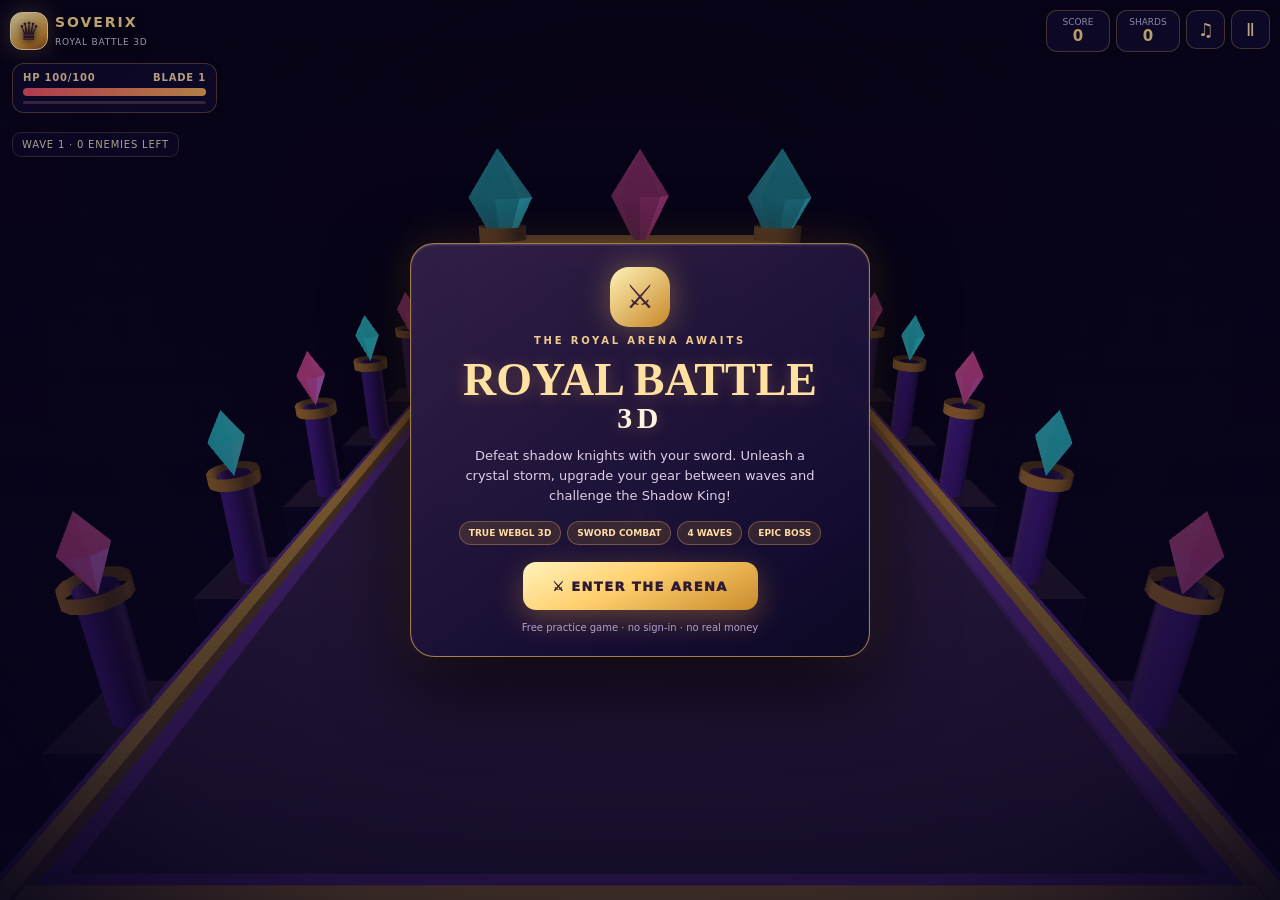
==== demos/royal-battle-3d/index.html @ 8a5a7c1d "Add independent Royal Battle 3D playable prototype with sword, special, boss and mobile controls" ====
<!doctype html>
<html lang="en"><head><meta charset="UTF-8"><meta name="viewport" content="width=device-width,initial-scale=1,viewport-fit=cover,user-scalable=no"><meta name="theme-color" content="#0a0820"><title>SOVERIX | Royal Battle 3D</title>
<style>
:root{--gold:#ffda87;--amber:#ffb83c;--ink:#0b0920;--glass:#120c30de;--stroke:#b9915470;--txt:#fff0d8;--muted:#c5b8db}*{box-sizing:border-box}html,body{width:100%;height:100%;margin:0;overflow:hidden;color:var(--txt);background:#08051c;font-family:system-ui,-apple-system,sans-serif;touch-action:none;user-select:none;-webkit-user-select:none}button,input{font:inherit}button{cursor:pointer;-webkit-tap-highlight-color:transparent}button:focus-visible{outline:2px solid #fff0b4}#scene{position:absolute;inset:0;width:100%;height:100%;display:block}#shade{pointer-events:none;position:absolute;inset:0;background:radial-gradient(ellipse at 50% 36%,transparent 28%,#08041d52 76%,#050214dd 100%)}
#hud{position:absolute;z-index:3;top:max(10px,env(safe-area-inset-top));left:10px;right:10px;display:flex;gap:10px;justify-content:space-between;pointer-events:none}.brand{display:flex;gap:7px;align-items:center;text-shadow:0 2px 9px #000}.badgeLogo{display:grid;place-items:center;background:linear-gradient(150deg,#fff4ba,#d8942c 72%,#8c4917);color:#34152e;border-radius:12px;width:38px;height:38px;border:1px solid #fff5ba;font-size:25px;box-shadow:0 0 25px #ffcc6944}.brand b{display:block;font-size:14px;letter-spacing:.14em;color:#ffdf91}.brand small{font-size:9px;letter-spacing:.09em;color:#e0cde3}.hudright{display:flex;gap:6px;align-items:flex-start}.pill{min-width:64px;background:var(--glass);border:1px solid var(--stroke);border-radius:11px;padding:6px 8px;text-align:center;backdrop-filter:blur(9px)}.pill small{display:block;font-size:9px;color:var(--muted)}.pill b{display:block;font-size:15px;color:var(--gold)}.icon{pointer-events:auto;width:39px;height:39px;border-radius:10px;border:1px solid var(--stroke);color:#ffe0a3;background:var(--glass);font-size:18px}
#health{position:absolute;top:63px;left:12px;z-index:3;width:min(205px,57vw);border:1px solid var(--stroke);background:#110b2edb;padding:8px 10px;border-radius:12px;pointer-events:none}#health label{display:flex;justify-content:space-between;font-weight:900;font-size:10px;letter-spacing:.08em;color:#ffdfab}.track{height:8px;border-radius:8px;background:#4f3251;overflow:hidden;margin-top:5px}.fill{height:100%;width:100%;background:linear-gradient(90deg,#fe5466,#ffb757);transition:width .15s}#xpfill{background:linear-gradient(90deg,#4fffd4,#f9cd5c)}
#waveInfo{position:absolute;z-index:3;top:132px;left:12px;border:1px solid #97734d66;background:#130a31a9;border-radius:9px;padding:6px 9px;font-size:10px;letter-spacing:.08em;color:#fff2cb;pointer-events:none}#bossHud{position:absolute;z-index:3;top:92px;left:50%;transform:translateX(-50%);width:min(310px,80vw);background:#3c0b2bdb;border:1px solid #ff7f87;border-radius:11px;padding:8px;text-align:center;font-size:10px;letter-spacing:.1em;color:#fff0d5;font-weight:900}#bossHud[hidden]{display:none}#bossFill{background:linear-gradient(90deg,#dd1a55,#f7bd44)}
#toast{position:absolute;top:33%;left:50%;transform:translate(-50%,-8px);z-index:7;font-weight:1000;letter-spacing:.09em;white-space:nowrap;text-shadow:0 2px 20px #ffb848,0 5px 14px #000;font-size:clamp(18px,4vw,25px);opacity:0;pointer-events:none;transition:opacity .16s,transform .16s}#toast.on{opacity:1;transform:translate(-50%,-16px)}
#controls{position:absolute;z-index:5;left:0;right:0;bottom:max(16px,env(safe-area-inset-bottom));padding:0 clamp(11px,3vw,42px);display:none;justify-content:space-between;align-items:flex-end;pointer-events:none;gap:10px}.pad{width:168px;height:142px;display:grid;grid-template-columns:repeat(3,1fr);grid-template-rows:repeat(3,1fr);gap:5px;pointer-events:none}.pad button{pointer-events:auto;border:1px solid #e6b86980;border-radius:12px;background:#231b46dd;color:#ffe7ae;font-weight:1000;font-size:21px;box-shadow:0 6px 16px #0007;touch-action:none}.pad button:active,.action button:active{transform:scale(.92);background:#57406c}.pad .up{grid-area:1/2}.pad .left{grid-area:2/1}.pad .down{grid-area:2/2}.pad .right{grid-area:2/3}.actions{display:flex;align-items:flex-end;gap:8px;pointer-events:auto}.actions button{border:2px solid #ffe4a9;color:#3d1d37;background:linear-gradient(150deg,#fff3c7,#ffb640 67%,#cc822c);border-radius:50%;width:76px;height:76px;font-size:12px;font-weight:1000;box-shadow:0 0 21px #ffb64644,0 7px 17px #0008}.actions .small{width:62px;height:62px;font-size:10px;background:linear-gradient(150deg,#c3fffb,#64c6e7 70%,#467aab);border-color:#d3ffff}.actions .special{width:84px;height:84px;background:linear-gradient(145deg,#edcdff,#aa78f3 67%,#5c3ea6);border-color:#ead2ff;color:#210d4c}.actions button:disabled{opacity:.5;filter:grayscale(.7)}
.panelshade{position:absolute;inset:0;z-index:6;display:flex;align-items:center;justify-content:center;background:linear-gradient(180deg,#07051b44,#09051ebb);padding:12px}.panelshade.hide{visibility:hidden;opacity:0;pointer-events:none}.panel{width:min(460px,96vw);max-height:94dvh;overflow-y:auto;background:linear-gradient(145deg,#322047f7,#150d32f4 75%,#0c0923f6);border:1px solid #e6b360a6;box-shadow:0 25px 80px #000c,0 0 40px #f0ad422a,inset 0 1px 2px #fff3;border-radius:24px;text-align:center;padding:23px 21px;backdrop-filter:blur(9px)}.crown{width:60px;height:60px;border-radius:19px;background:linear-gradient(140deg,#fff2b6,#c78727);color:#432239;display:grid;place-items:center;margin:0 auto 8px;box-shadow:0 0 30px #e7b44d66;font-size:33px}.eyebrow{font-size:10px;color:#efc98d;font-weight:900;letter-spacing:.28em;margin:8px 0}.panel h1{font-family:Georgia,serif;font-size:clamp(31px,6vw,46px);line-height:1.03;color:#ffe2a1;margin:10px 0 12px;text-shadow:0 2px 15px #df9e5155}.panel h1 em{font-style:normal;color:#fff4e0;font-size:.65em;display:block;letter-spacing:.15em}.panel p{line-height:1.55;font-size:13px;color:#dfcee6;margin:8px auto 15px;max-width:350px}.tags{display:flex;flex-wrap:wrap;justify-content:center;gap:6px;margin:12px auto 17px}.tags span{font-size:9px;font-weight:900;color:#ffdda3;padding:6px 9px;border:1px solid #a87d5988;border-radius:50px;background:#b5842630}.cta{min-height:48px;min-width:min(235px,100%);padding:11px 20px;color:#2d1934;border:0;border-radius:13px;background:linear-gradient(155deg,#fff3bb,#ffce6c 45%,#c88a2c);font-size:13px;font-weight:1000;letter-spacing:.11em;box-shadow:0 9px 30px #ffb04050}.subtitle{color:#b49ecb;font-size:10px;margin-top:12px}.stats{display:flex;gap:9px;justify-content:center;margin:14px 0}.stats div{border:1px solid #a88866;background:#160e30;border-radius:10px;padding:11px;min-width:100px}.stats small{display:block;color:#c8b6d9;font-size:9px}.stats b{color:#ffe2a3;font-size:21px}#upChoices{display:grid;gap:8px;margin:12px 0}.upgrade{border:1px solid #bb925e;background:#2d1d44;border-radius:13px;color:#ffe4b1;text-align:left;padding:13px 15px;font-weight:900}.upgrade small{color:#d1bfdc;display:block;font-size:11px;margin-top:4px;font-weight:500}
@media(max-width:600px){.brand b{font-size:11px}.brand small{font-size:7px}.badgeLogo{width:31px;height:31px;font-size:20px}.pill{min-width:51px;padding:5px}.pill small{font-size:8px}.pill b{font-size:13px}.icon{width:32px;height:34px}.hudright{gap:4px}#health{top:53px;padding:6px 8px}#waveInfo{top:111px}.actions{gap:5px}.actions button{width:66px;height:66px}.actions .special{width:72px;height:72px}.actions .small{width:52px;height:52px}.pad{width:137px;height:120px;gap:4px}.pad button{font-size:18px}#controls{padding:0 10px}.panel{padding:18px 15px}.crown{width:49px;height:49px;font-size:27px}.panel h1{font-size:35px}.panel p{font-size:12px}}
@media(max-height:540px){.panelshade{align-items:flex-start;overflow-y:auto;padding:5px}.panel{margin:auto;max-height:calc(100dvh - 10px);padding:11px 16px}.crown{display:none}.panel h1{font-size:27px;margin:4px 0}.panel p{margin:5px auto 8px;font-size:11px}.tags{margin:5px 0 9px}.tags span{padding:4px 7px}.cta{min-height:38px}.eyebrow{margin:3px}.subtitle{margin-top:5px}#health{top:51px}#waveInfo{top:105px}}
@media(prefers-reduced-motion:reduce){*{transition:none!important}}
</style></head><body>
<canvas id="scene" aria-label="Real-time 3D royal sword fighting arena"></canvas><div id="shade"></div>
<header id="hud"><div class="brand"><div class="badgeLogo">♛</div><div><b>SOVERIX</b><small>ROYAL BATTLE 3D</small></div></div><div class="hudright"><div class="pill"><small>SCORE</small><b id="score">0</b></div><div class="pill"><small>SHARDS</small><b id="coins">0</b></div><button id="music" class="icon" aria-label="Mute sounds">♫</button><button id="pause" class="icon" aria-label="Pause game">Ⅱ</button></div></header>
<section id="health"><label><span>HP <b id="hpNum">100/100</b></span><span id="powerNum">BLADE I</span></label><div class="track"><div class="fill" id="hpFill"></div></div><div class="track" style="height:3px"><div class="fill" id="xpfill"></div></div></section>
<div id="waveInfo">WAVE 1 · KNIGHTS APPROACHING</div><div id="bossHud" hidden>♛ SHADOW KING · <span id="bossHealth">180/180</span><div id="bossTrack"><div class="fill" id="bossFill"></div></div></div><div id="toast"></div>
<div id="controls"><div class="pad"><button class="up" data-move="up">▲</button><button class="left" data-move="left">◀</button><button class="down" data-move="down">▼</button><button class="right" data-move="right">▶</button></div><div class="actions"><button class="small" id="dodge">DODGE</button><button id="attack">⚔<div style="font-size:9px">SLASH</div></button><button class="special" id="special">✦<div style="font-size:10px">SPECIAL</div></button></div></div>
<div class="panelshade" id="menu"><div class="panel"><div class="crown">⚔</div><div class="eyebrow">THE ROYAL ARENA AWAITS</div><h1>ROYAL BATTLE <em>3D</em></h1><p>Defeat shadow knights with your sword. Unleash a crystal storm, upgrade your gear between waves and challenge the Shadow King!</p><div class="tags"><span>TRUE WEBGL 3D</span><span>SWORD COMBAT</span><span>4 WAVES</span><span>EPIC BOSS</span></div><button class="cta" id="start">⚔ ENTER THE ARENA</button><div class="subtitle">Free practice game · no sign-in · no real money</div></div></div>
<div class="panelshade hide" id="upgrade"><div class="panel"><div class="crown">✦</div><div class="eyebrow">WAVE CLEARED</div><h1>CHOOSE <em>YOUR UPGRADE</em></h1><p>Choose one permanent upgrade for this run. Restore 20 HP between rounds.</p><div id="upChoices"></div></div></div>
<div class="panelshade hide" id="paused"><div class="panel"><div class="crown">Ⅱ</div><h1>PAUSED</h1><p>Your royal hero awaits.</p><button class="cta" id="resume">▶ RESUME</button></div></div>
<div class="panelshade hide" id="finish"><div class="panel"><div class="crown" id="finishCrown">★</div><div class="eyebrow" id="finishEyebrow">BATTLE FINISHED</div><h1 id="finishTitle">BATTLE OVER</h1><p id="finishDesc">Train your skills and fight again.</p><div class="stats"><div><small>RUN SCORE</small><b id="endScore">0</b></div><div><small>PERSONAL BEST</small><b id="endBest">0</b></div></div><button class="cta" id="again">⚔ PLAY AGAIN</button><div class="subtitle">Local demo shards only · no purchases, cash out or transfers</div></div></div>
<div class="panelshade hide" id="fallback"><div class="panel"><h1>3D unavailable</h1><p>WebGL is required. Open in a recent Chrome browser with GPU acceleration.</p></div></div>
<script>
(function(){'use strict';
const E=id=>document.getElementById(id),canvas=E('scene');let gl=canvas.getContext('webgl',{alpha:false,antialias:true,powerPreference:'high-performance'})||canvas.getContext('experimental-webgl');
if(!gl){E('fallback').classList.remove('hide');return;}
const VS='attribute vec3 pos;attribute vec3 norm;uniform mat4 P,V,M;varying vec3 vNormal;varying float depth;void main(){vec4 world=M*vec4(pos,1.0);vec4 v=V*world;gl_Position=P*v;vNormal=normalize(mat3(M)*norm);depth=-v.z;}';
const FS='precision mediump float;uniform vec3 color;uniform float glow;varying vec3 vNormal;varying float depth;void main(){vec3 N=normalize(vNormal);float diffuse=max(dot(N,normalize(vec3(-0.5,0.9,0.65))),0.0);float rim=pow(1.0-abs(N.z),2.2);vec3 c=color*(0.42+0.74*diffuse)+vec3(1.0,0.75,0.42)*rim*0.15+color*glow;float fog=smoothstep(20.0,55.0,depth);gl_FragColor=vec4(mix(c,vec3(0.05,0.024,0.12),fog*0.86),1.0);}';
function shader(t,src){const x=gl.createShader(t);gl.shaderSource(x,src);gl.compileShader(x);if(!gl.getShaderParameter(x,gl.COMPILE_STATUS))throw Error(gl.getShaderInfoLog(x));return x;}
let prog;try{prog=gl.createProgram();gl.attachShader(prog,shader(gl.VERTEX_SHADER,VS));gl.attachShader(prog,shader(gl.FRAGMENT_SHADER,FS));gl.linkProgram(prog);if(!gl.getProgramParameter(prog,gl.LINK_STATUS))throw Error('shader link');}catch(err){console.error(err);E('fallback').classList.remove('hide');return;}
gl.useProgram(prog);gl.enable(gl.DEPTH_TEST);gl.clearColor(0.036,0.015,0.083,1);
const U={P:gl.getUniformLocation(prog,'P'),V:gl.getUniformLocation(prog,'V'),M:gl.getUniformLocation(prog,'M'),color:gl.getUniformLocation(prog,'color'),glow:gl.getUniformLocation(prog,'glow'),pos:gl.getAttribLocation(prog,'pos'),norm:gl.getAttribLocation(prog,'norm')};
const M={
I:()=>new Float32Array([1,0,0,0,0,1,0,0,0,0,1,0,0,0,0,1]),
mul:(a,b)=>{const o=new Float32Array(16);for(let c=0;c<4;c++)for(let r=0;r<4;r++)for(let k=0;k<4;k++)o[c*4+r]+=a[k*4+r]*b[c*4+k];return o;},
T:(x,y,z)=>{const a=M.I();a[12]=x;a[13]=y;a[14]=z;return a;},
S:(x,y,z)=>new Float32Array([x,0,0,0,0,y,0,0,0,0,z,0,0,0,0,1]),
Y:t=>new Float32Array([Math.cos(t),0,-Math.sin(t),0,0,1,0,0,Math.sin(t),0,Math.cos(t),0,0,0,0,1]),
Z:t=>new Float32Array([Math.cos(t),Math.sin(t),0,0,-Math.sin(t),Math.cos(t),0,0,0,0,1,0,0,0,0,1]),
persp:(fov,aspect,n,f)=>{const q=1/Math.tan(fov/2),a=new Float32Array(16);a[0]=q/aspect;a[5]=q;a[10]=(f+n)/(n-f);a[11]=-1;a[14]=2*f*n/(n-f);return a;},
look:(eye,target)=>{const sub=(a,b)=>a.map((v,i)=>v-b[i]),norm=x=>{const l=Math.hypot(...x)||1;return x.map(v=>v/l)},cross=(a,b)=>[a[1]*b[2]-a[2]*b[1],a[2]*b[0]-a[0]*b[2],a[0]*b[1]-a[1]*b[0]],dot=(a,b)=>a.reduce((v,x,i)=>v+x*b[i],0);const z=norm(sub(eye,target)),x=norm(cross([0,1,0],z)),y=cross(z,x);return new Float32Array([x[0],y[0],z[0],0,x[1],y[1],z[1],0,x[2],y[2],z[2],0,-dot(x,eye),-dot(y,eye),-dot(z,eye),1]);}
};
function mesh(p,n,i){const b={count:i.length};for(const [key,data,type] of [['p',p,gl.ARRAY_BUFFER],['n',n,gl.ARRAY_BUFFER],['i',i,gl.ELEMENT_ARRAY_BUFFER]]){b[key]=gl.createBuffer();gl.bindBuffer(type,b[key]);gl.bufferData(type,key==='i'?new Uint16Array(data):new Float32Array(data),gl.STATIC_DRAW)}return b;}
function cube(){let p=[],n=[],ids=[];const f=[[[0,0,1],[-1,-1,1],[1,-1,1],[1,1,1],[-1,1,1]],[[0,0,-1],[1,-1,-1],[-1,-1,-1],[-1,1,-1],[1,1,-1]],[[1,0,0],[1,-1,1],[1,-1,-1],[1,1,-1],[1,1,1]],[[-1,0,0],[-1,-1,-1],[-1,-1,1],[-1,1,1],[-1,1,-1]],[[0,1,0],[-1,1,1],[1,1,1],[1,1,-1],[-1,1,-1]],[[0,-1,0],[-1,-1,-1],[1,-1,-1],[1,-1,1],[-1,-1,1]]];for(const face of f){let b=p.length/3;for(let k=1;k<5;k++){p.push(...face[k]);n.push(...face[0])}ids.push(b,b+1,b+2,b,b+2,b+3)}return mesh(p,n,ids);}
function sphere(rows=9,cols=13){let p=[],n=[],i=[];for(let a=0;a<=rows;a++)for(let b=0;b<=cols;b++){let t=a*Math.PI/rows,k=b*2*Math.PI/cols,x=Math.sin(t)*Math.cos(k),y=Math.cos(t),z=Math.sin(t)*Math.sin(k);p.push(x,y,z);n.push(x,y,z)}for(let a=0;a<rows;a++)for(let b=0;b<cols;b++){let k=a*(cols+1)+b;i.push(k,k+cols+1,k+1,k+1,k+cols+1,k+cols+2)}return mesh(p,n,i)}
function gem(){const P=[[0,1.4,0],[1,.25,0],[.7,.25,.7],[0,.25,1],[-.7,.25,.7],[-1,.25,0],[-.7,.25,-.7],[0,.25,-1],[.7,.25,-.7],[0,-1.25,0]];let p=[],n=[],id=[];function face(a,b,c){const u=P[b].map((v,i)=>v-P[a][i]),v=P[c].map((w,i)=>w-P[a][i]);let N=[u[1]*v[2]-u[2]*v[1],u[2]*v[0]-u[0]*v[2],u[0]*v[1]-u[1]*v[0]],len=Math.hypot(...N)||1;N=N.map(x=>x/len);let k=p.length/3;for(const j of [a,b,c]){p.push(...P[j]);n.push(...N)}id.push(k,k+1,k+2)}for(let j=1;j<=8;j++){let q=j===8?1:j+1;face(0,j,q);face(9,q,j)}return mesh(p,n,id)}
function cylinder(seg=14){let p=[],n=[],i=[];for(let j=0;j<=seg;j++){let t=j*2*Math.PI/seg,x=Math.cos(t),z=Math.sin(t);p.push(x,-1,z,x,1,z);n.push(x,0,z,x,0,z)}for(let j=0;j<seg;j++){let k=j*2;i.push(k,k+1,k+2,k+1,k+3,k+2)}return mesh(p,n,i)}
const G={box:cube(),sphere:sphere(),gem:gem(),cyl:cylinder()},COL={gold:[1,.68,.21],cream:[1,.9,.64],blue:[.1,.73,1],cyan:[.18,1,1],purple:[.39,.16,.73],floor:[.15,.08,.31],trim:[.64,.38,.15],red:[1,.18,.3],pink:[1,.32,.65],dark:[.07,.04,.16],white:[.95,.9,1],green:[.35,1,.55]};
let lastMesh=null;
function draw(g,x,y,z,sx,sy,sz,color,turn=0,tilt=0,glow=0){if(g!==lastMesh){gl.bindBuffer(gl.ARRAY_BUFFER,g.p);gl.vertexAttribPointer(U.pos,3,gl.FLOAT,false,0,0);gl.enableVertexAttribArray(U.pos);gl.bindBuffer(gl.ARRAY_BUFFER,g.n);gl.vertexAttribPointer(U.norm,3,gl.FLOAT,false,0,0);gl.enableVertexAttribArray(U.norm);gl.bindBuffer(gl.ELEMENT_ARRAY_BUFFER,g.i);lastMesh=g;}let mat=M.mul(M.T(x,y,z),M.Y(turn));if(tilt)mat=M.mul(mat,M.Z(tilt));mat=M.mul(mat,M.S(sx,sy,sz));gl.uniformMatrix4fv(U.M,false,mat);gl.uniform3fv(U.color,color);gl.uniform1f(U.glow,glow);gl.drawElements(gl.TRIANGLES,g.count,gl.UNSIGNED_SHORT,0)}
let state='menu',t=0,last=0,hp=100,maxHp=100,score=0,shards=0,wave=1,blade=1,armor=1,magic=1,best=0,enemies=[],particles=[],slashing=0,blast=0,attackCd=0,specialCd=0,dodgeCd=0,invincible=0,stun=0,camShake=0,toastTime=0,muted=false;
try{best=Number(localStorage.getItem('soverix-royal-battle-best')||0)||0;}catch(e){}
const hero={x:0,z:5,face:0},input={up:false,down:false,left:false,right:false};let audio=null;
const fmt=n=>Math.floor(n).toLocaleString('en-US'),rand=(a,b)=>a+Math.random()*(b-a);
function sound(f=500,d=.13,type='sine',vol=.08){if(muted)return;try{audio=audio||new (window.AudioContext||window.webkitAudioContext)();audio.resume();const o=audio.createOscillator(),g=audio.createGain();o.type=type;o.frequency.setValueAtTime(f,audio.currentTime);o.frequency.exponentialRampToValueAtTime(Math.max(70,f*.55),audio.currentTime+d);g.gain.setValueAtTime(vol,audio.currentTime);g.gain.exponentialRampToValueAtTime(.001,audio.currentTime+d);o.connect(g).connect(audio.destination);o.start();o.stop(audio.currentTime+d)}catch(e){}}
function toast(msg){E('toast').textContent=msg;E('toast').classList.add('on');toastTime=.9}
function overlay(id,yes){E(id).classList.toggle('hide',!yes)}
function hud(){E('score').textContent=fmt(score);E('coins').textContent=fmt(shards);E('hpNum').textContent=Math.ceil(hp)+'/'+maxHp;E('hpFill').style.width=Math.max(0,100*hp/maxHp)+'%';E('powerNum').textContent='BLADE '+blade;E('xpfill').style.width=(wave===4?100:(wave-1)*33.3)+'%';E('waveInfo').textContent=wave===4?'FINAL WAVE · SHADOW KING':'WAVE '+wave+' · '+enemies.length+' ENEMIES LEFT';const boss=enemies.find(e=>e.boss);E('bossHud').hidden=!boss;if(boss){E('bossHealth').textContent=Math.max(0,Math.ceil(boss.hp))+'/'+boss.max;E('bossFill').style.width=Math.max(0,100*boss.hp/boss.max)+'%';}E('special').disabled=specialCd>0;E('special').innerHTML='✦<div style="font-size:10px">'+(specialCd>0?Math.ceil(specialCd)+'s':'SPECIAL')+'</div>';E('dodge').disabled=dodgeCd>0;}
function bursts(x,y,z,color,count=13){for(let i=0;i<count;i++)particles.push({x,y,z,vx:rand(-4.5,4.5),vy:rand(1,6),vz:rand(-4.5,4.5),life:rand(.35,.8),color})}
function enemy(x,z,boss=false){const mh=boss?190:34+(wave-1)*12;return {x,z,boss,hp:mh,max:mh,attack:rand(.8,1.9),hit:0,phase:Math.random()*6,face:0,alive:true};}
function spawnWave(n){wave=n;enemies=[];if(n===4){enemies.push(enemy(0,-9,true));toast('⚔ SHADOW KING!');sound(170,.45,'sawtooth',.12)}else{const count=n+2;for(let i=0;i<count;i++){const x=rand(-6.5,6.5),z=rand(-10,-5);enemies.push(enemy(x,z));}toast('WAVE '+n+' START');sound(640,.3,'triangle')}hud()}
function begin(){state='run';hp=100;maxHp=100;score=0;shards=0;blade=1;armor=1;magic=1;hero.x=0;hero.z=5;hero.face=0;particles=[];attackCd=0;specialCd=0;dodgeCd=0;invincible=0;slashing=0;blast=0;for(const k of Object.keys(input))input[k]=false;overlay('menu',false);overlay('finish',false);overlay('upgrade',false);overlay('paused',false);E('controls').style.display='flex';spawnWave(1)}
function end(won){state=won?'win':'over';E('controls').style.display='none';if(score>best){best=score;try{localStorage.setItem('soverix-royal-battle-best',String(best));}catch(e){}}E('finishCrown').textContent=won?'♛':'★';E('finishEyebrow').textContent=won?'VICTORY · THE KINGDOM IS FREE':'ROYAL BATTLE FINISHED';E('finishTitle').textContent=won?'SHADOW KING DEFEATED!':'GAME OVER';E('finishDesc').textContent=won?'You defeated every wave and conquered the arena!':'Upgrade your blade and try to survive all four waves.';E('endScore').textContent=fmt(score);E('endBest').textContent=fmt(best);overlay('finish',true);sound(won?1000:165,.5,won?'triangle':'sawtooth',.12)}
function chooseUpgrade(k){if(state!=='upgrade')return;if(k==='blade')blade++;if(k==='armor'){armor++;maxHp+=22;}if(k==='magic')magic++;hp=Math.min(maxHp,hp+20+(k==='armor'?22:0));overlay('upgrade',false);state='run';E('controls').style.display='flex';spawnWave(wave+1)}
function advance(){state='upgrade';E('controls').style.display='none';for(const k of Object.keys(input))input[k]=false;E('upChoices').replaceChildren();const opts=[['blade','⚔ BLADE +1','Sword damage increases by 10.'],['armor','🛡 ARMOR +1','Max HP +22 and improved damage resistance.'],['magic','✦ SPECIAL +1','Crystal storm grows stronger.']];opts.forEach(o=>{const b=document.createElement('button');b.className='upgrade';b.textContent=o[1];const s=document.createElement('small');s.textContent=o[2];b.append(s);b.addEventListener('pointerdown',ev=>{ev.preventDefault();chooseUpgrade(o[0])});E('upChoices').append(b)});overlay('upgrade',true);sound(900,.35,'triangle');}
function damageEnemy(e,d){if(!e.alive)return;e.hp-=d;e.hit=.18;bursts(e.x,1.5,e.z,e.boss?COL.pink:COL.cyan,e.boss?15:9);camShake=.08;if(e.hp<=0){e.alive=false;score+=e.boss?3000:250;shards+=e.boss?300:50;bursts(e.x,2,e.z,COL.gold,e.boss?40:19);sound(e.boss?1100:700,.27,'triangle',.11)}hud()}
function sword(){if(state!=='run'||attackCd>0)return;attackCd=.32;slashing=.27;sound(420,.12,'sawtooth');let hit=0;for(const e of enemies){const d=Math.hypot(e.x-hero.x,e.z-hero.z);if(e.alive&&d<(e.boss?3.5:2.65)){damageEnemy(e,20+blade*10);hit++;}}if(hit)toast(hit>1?'COMBO x'+hit:'SWORD HIT!')}
function special(){if(state!=='run'||specialCd>0)return;specialCd=10;blast=.75;camShake=.3;sound(1150,.5,'sine',.17);let hits=0;for(const e of enemies)if(e.alive&&Math.hypot(e.x-hero.x,e.z-hero.z)<7.2){damageEnemy(e,38+magic*22);hits++}bursts(hero.x,1.2,hero.z,COL.cyan,43);toast(hits?'CRYSTAL STORM!':'CRYSTAL STORM!');hud()}
function dodge(){if(state!=='run'||dodgeCd>0)return;dodgeCd=3;invincible=.55;const dx=Number(input.right)-Number(input.left),dz=Number(input.down)-Number(input.up);const L=Math.hypot(dx,dz)||1;const mx=dx||Math.sin(hero.face),mz=dz||Math.cos(hero.face);hero.x=Math.max(-8,Math.min(8,hero.x+mx/L*3));hero.z=Math.max(-11,Math.min(8,hero.z+mz/L*3));bursts(hero.x,.6,hero.z,COL.blue,15);sound(700,.13,'triangle')}
function pause(){if(state==='run'){state='paused';for(const k of Object.keys(input))input[k]=false;overlay('paused',true);E('controls').style.display='none'}else if(state==='paused'){state='run';overlay('paused',false);E('controls').style.display='flex';last=performance.now()}}
function step(dt){t+=dt;if(toastTime>0){toastTime-=dt;if(toastTime<=0)E('toast').classList.remove('on')}for(const p of particles){p.x+=p.vx*dt;p.y+=p.vy*dt;p.z+=p.vz*dt;p.vy-=13*dt;p.life-=dt}particles=particles.filter(p=>p.life>0);camShake=Math.max(0,camShake-dt);if(state!=='run')return;
attackCd=Math.max(0,attackCd-dt);specialCd=Math.max(0,specialCd-dt);dodgeCd=Math.max(0,dodgeCd-dt);invincible=Math.max(0,invincible-dt);slashing=Math.max(0,slashing-dt);blast=Math.max(0,blast-dt);
const x=Number(input.right)-Number(input.left),z=Number(input.down)-Number(input.up),len=Math.hypot(x,z);if(len){hero.x=Math.max(-8,Math.min(8,hero.x+x/len*6.6*dt));hero.z=Math.max(-11,Math.min(8,hero.z+z/len*6.6*dt));hero.face=Math.atan2(x,z)}
for(const e of enemies){if(!e.alive)continue;e.phase+=dt;const vx=hero.x-e.x,vz=hero.z-e.z,dist=Math.hypot(vx,vz)||.0001;e.face=Math.atan2(vx,vz);e.hit=Math.max(0,e.hit-dt);if(dist>(e.boss?3.1:1.65)){const speed=e.boss?1.65:1.18+wave*.28;e.x+=vx/dist*speed*dt;e.z+=vz/dist*speed*dt}e.attack-=dt;if(dist<(e.boss?4.3:2.15)&&e.attack<=0){e.attack=e.boss?1.35:1.45;if(invincible<=0){const hurt=Math.max(2,(e.boss?18:9)-(armor-1)*2.7);hp=Math.max(0,hp-hurt);invincible=.45;camShake=.3;bursts(hero.x,1.2,hero.z,COL.red,11);sound(155,.24,'sawtooth',.13);if(hp<=0){hud();end(false);return;}}}}
enemies=enemies.filter(e=>e.alive);if(enemies.length===0){if(wave===4){end(true);return}else{score+=200;shards+=100;advance();return}}hud()}
function renderWorld(){draw(G.box,0,-.46,-2,10,.4,16,COL.dark);draw(G.box,0,-.15,-2,9.8,.17,15.7,COL.floor);draw(G.box,0,-.06,-2,9.25,.03,15.1,[.18,.09,.35]);for(const x of [-9.65,9.65]){draw(G.box,x,.12,-2,.18,.3,16,COL.gold);draw(G.box,x,-.35,-2,.55,.5,16,COL.purple)}for(const z of [-17.5,13.5]){draw(G.box,0,.11,z,9.75,.23,.2,COL.gold);draw(G.box,0,-.4,z,10,.56,.55,COL.purple)}for(let i=0;i<10;i++){let z=-13.8+i*2.5;draw(G.box,0,-.036,z,8.8,.013,.04,COL.gold,0,0,.22)}for(let s of [-1,1])for(let i=0;i<5;i++){let x=s*10.5,z=-13+i*5.5;draw(G.box,x,-.62,z,1.1,.57,1.1,COL.dark);draw(G.cyl,x,1.35,z,.39,1.67,.39,COL.purple);draw(G.cyl,x,2.95,z,.62,.17,.62,COL.gold);draw(G.gem,x,3.79+Math.sin(t*1.8+i)*.13,z,.45,.68,.45,i%2?COL.cyan:COL.pink,t*.4,0,.62)}for(const s of [-1,1]){draw(G.box,s*7,2.6,-19,2.2,3,2.2,COL.purple);draw(G.cyl,s*7,5.8,-19,1.2,1.2,1.2,COL.gold);draw(G.gem,s*7,7.9,-19,1.6,2,1.6,COL.cyan,t*.14,0,.5)}draw(G.box,0,5.8,-19,7,.55,2,COL.gold);draw(G.gem,0,8.0,-19,1.45,1.9,1.3,COL.pink,t*.3,0,.5)}
function knight(x,z,face,enemyObject,scale=1){const isEnemy=!!enemyObject,isBoss=isEnemy&&enemyObject.boss,armorColor=isEnemy?(isBoss?COL.red:COL.purple):COL.gold,alt=isEnemy?(isBoss?COL.pink:COL.red):COL.blue,anim=Math.sin(t*5+(isEnemy?enemyObject.phase:0))*.05,blink=isEnemy&&enemyObject.hit>0;
const X=x,Z=z,S=scale,bob=(anim+(isBoss?.1:0))*S;draw(G.cyl,X,.55*S,Z,.35*S,.48*S,.33*S,blink?COL.white:armorColor,face);draw(G.box,X,1.4*S+bob,Z,.54*S,.66*S,.37*S,blink?COL.white:armorColor,face);draw(G.gem,X,1.45*S+bob,Z+.41*S,.38*S,.38*S,.13*S,alt,face,0,.5);draw(G.sphere,X,2.33*S+bob,Z,.42*S,.45*S,.42*S,blink?COL.white:COL.cream);draw(G.cyl,X,2.7*S+bob,Z,.48*S,.13*S,.46*S,COL.gold);for(const sign of [-1,1]){draw(G.box,X+sign*.67*S,1.48*S+bob,Z,.18*S,.55*S,.23*S,blink?COL.white:armorColor,face,sign*.2);draw(G.box,X+sign*.24*S,.56*S,Z,.17*S,.43*S,.22*S,COL.dark)}draw(G.gem,X,3.08*S+bob,Z,.27*S,.37*S,.27*S,alt,t*.3,0,.4);
if(!isEnemy){const s=slashing>0?Math.sin((.27-slashing)/.27*Math.PI)*1.4:.22;draw(G.cyl,X+.79*S,1.5*S+bob,Z+.1*S,.11*S,.47*S,.1*S,COL.trim,0,-s);draw(G.box,X+.88*S+s*.7,2.05*S+bob,Z+.2*S,.14*S,.79*S,COL.cyan,face,-s,.65);if(slashing>0){for(let k=0;k<5;k++)draw(G.gem,X+1+s*Math.cos(k*.55),1.9*S+Math.sin(k*.45)*S,Z+.4*S,.13,.19,.1,COL.cyan,t*3,0,.7)}}
else{draw(G.box,X+.78*S,1.55*S+bob,Z,.12*S,.65*S,.14*S,COL.red,face,.25,.3);if(isBoss){draw(G.gem,X,3.7*S+bob,Z,.5*S,.9*S,.5*S,COL.red,t*.55,0,.9);draw(G.gem,X-1.2*S,2.1*S+bob,Z,.45*S,.68*S,.45*S,COL.pink,t*.3,0,.5)}}
}
function drawFrame(){const w=innerWidth,h=innerHeight,dpr=Math.min(1.4,devicePixelRatio||1);const cw=Math.max(1,Math.round(w*dpr)),ch=Math.max(1,Math.round(h*dpr));if(canvas.width!==cw||canvas.height!==ch){canvas.width=cw;canvas.height=ch;}gl.viewport(0,0,cw,ch);const aspect=w/h;const P=M.persp((aspect<.8?66:aspect>1.7?52:60)*Math.PI/180,aspect,.1,100);const follow=hero.x*.28;const shake=camShake?rand(-.1,.1):0;const V=M.look([follow+shake,aspect<.8?14:11,aspect<.8?24:22],[follow,1.5,-2]);gl.useProgram(prog);gl.uniformMatrix4fv(U.P,false,P);gl.uniformMatrix4fv(U.V,false,V);gl.clear(gl.COLOR_BUFFER_BIT|gl.DEPTH_BUFFER_BIT);lastMesh=null;renderWorld();
for(const e of enemies){knight(e.x,e.z,e.face,e,e.boss?1.8:1);if(e.boss){draw(G.cyl,e.x,.04,e.z,1.9,.025,1.9,COL.red,0,0,.15);for(let i=0;i<3;i++)draw(G.gem,e.x+Math.cos(t+i*2.1)*2.1,3+Math.sin(t*2+i),e.z+Math.sin(t+i*2.1)*2.1,.3,.5,.3,COL.pink,t+i,0,.7)}}if(!(invincible>0&&Math.floor(t*13)%2))knight(hero.x,hero.z,hero.face,null);
if(blast>0){const size=1+(0.75-blast)*8;draw(G.cyl,hero.x,.16,hero.z,size,.08,size,COL.cyan,t*4,0,.6);for(let i=0;i<10;i++){let a=i*.628+t*3;draw(G.gem,hero.x+Math.cos(a)*size,.6+Math.sin(t*9+i)*.25,hero.z+Math.sin(a)*size,.23,.32,.23,COL.blue,t*3,0,.9)}}for(const p of particles)draw(G.gem,p.x,p.y,p.z,.10,.12,.1,p.color,t*4,0,.8)}
function frame(now){const dt=last?Math.min(.04,(now-last)/1000):.016;last=now;step(dt);drawFrame();requestAnimationFrame(frame)}
function bindPress(id,fn){E(id).addEventListener('pointerdown',e=>{e.preventDefault();fn()})}
bindPress('start',begin);bindPress('again',begin);bindPress('resume',pause);bindPress('pause',pause);bindPress('attack',sword);bindPress('special',special);bindPress('dodge',dodge);bindPress('music',()=>{muted=!muted;E('music').textContent=muted?'♪̸':'♫';if(!muted)sound()});
for(const b of document.querySelectorAll('[data-move]')){const key=b.dataset.move;b.addEventListener('pointerdown',e=>{e.preventDefault();input[key]=true;b.setPointerCapture(e.pointerId)});for(const typ of ['pointerup','pointercancel','lostpointercapture'])b.addEventListener(typ,()=>input[key]=false);}
window.addEventListener('keydown',e=>{const a={ArrowUp:'up',ArrowDown:'down',ArrowLeft:'left',ArrowRight:'right',w:'up',s:'down',a:'left',d:'right'};if(a[e.key]){input[a[e.key]]=true;e.preventDefault()}if(e.repeat)return;if(e.code==='Space'||e.key==='j'){e.preventDefault();sword()}if(e.key==='k')special();if(e.key==='l')dodge();if(e.key==='Escape'||e.key==='p')pause();if(e.key==='Enter'&&(state==='menu'||state==='over'||state==='win'))begin()});
window.addEventListener('keyup',e=>{const a={ArrowUp:'up',ArrowDown:'down',ArrowLeft:'left',ArrowRight:'right',w:'up',s:'down',a:'left',d:'right'};if(a[e.key])input[a[e.key]]=false});window.addEventListener('blur',()=>{if(state==='run')pause()});document.addEventListener('visibilitychange',()=>{if(document.hidden&&state==='run')pause()});canvas.addEventListener('webglcontextlost',e=>{e.preventDefault();if(state==='run')pause();E('fallback').classList.remove('hide')});
window.__battleQA={status:()=>({state,wave,hp,maxHp,score,shards,best,blade,armor,magic,enemies:enemies.length,bossHP:enemies.find(e=>e.boss)?.hp??null,specialCd,heroX:hero.x,heroZ:hero.z}),start:begin,attack:sword,special,dodge,move:(key,on=true)=>{if(key in input)input[key]=on},pause,upgrade:chooseUpgrade};
hud();requestAnimationFrame(frame);
})();
</script></body></html>
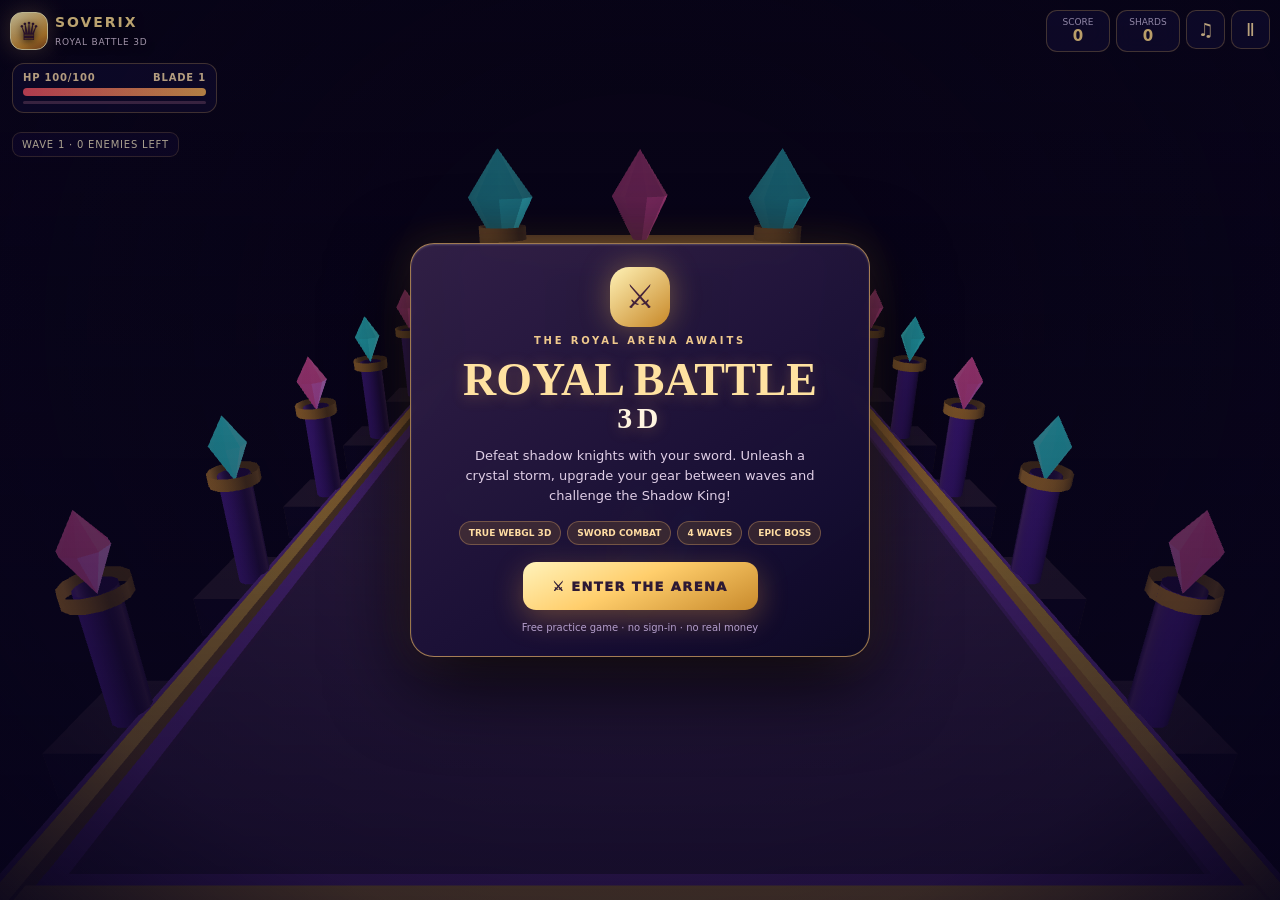
==== commit 12b7c5ac: "Fix Royal Battle preview sword mesh missing depth causing WebGL crash" ====
--- a/demos/royal-battle-3d/index.html
+++ b/demos/royal-battle-3d/index.html
@@ -78,19 +78,19 @@
 function renderWorld(){draw(G.box,0,-.46,-2,10,.4,16,COL.dark);draw(G.box,0,-.15,-2,9.8,.17,15.7,COL.floor);draw(G.box,0,-.06,-2,9.25,.03,15.1,[.18,.09,.35]);for(const x of [-9.65,9.65]){draw(G.box,x,.12,-2,.18,.3,16,COL.gold);draw(G.box,x,-.35,-2,.55,.5,16,COL.purple)}for(const z of [-17.5,13.5]){draw(G.box,0,.11,z,9.75,.23,.2,COL.gold);draw(G.box,0,-.4,z,10,.56,.55,COL.purple)}for(let i=0;i<10;i++){let z=-13.8+i*2.5;draw(G.box,0,-.036,z,8.8,.013,.04,COL.gold,0,0,.22)}for(let s of [-1,1])for(let i=0;i<5;i++){let x=s*10.5,z=-13+i*5.5;draw(G.box,x,-.62,z,1.1,.57,1.1,COL.dark);draw(G.cyl,x,1.35,z,.39,1.67,.39,COL.purple);draw(G.cyl,x,2.95,z,.62,.17,.62,COL.gold);draw(G.gem,x,3.79+Math.sin(t*1.8+i)*.13,z,.45,.68,.45,i%2?COL.cyan:COL.pink,t*.4,0,.62)}for(const s of [-1,1]){draw(G.box,s*7,2.6,-19,2.2,3,2.2,COL.purple);draw(G.cyl,s*7,5.8,-19,1.2,1.2,1.2,COL.gold);draw(G.gem,s*7,7.9,-19,1.6,2,1.6,COL.cyan,t*.14,0,.5)}draw(G.box,0,5.8,-19,7,.55,2,COL.gold);draw(G.gem,0,8.0,-19,1.45,1.9,1.3,COL.pink,t*.3,0,.5)}
 function knight(x,z,face,enemyObject,scale=1){const isEnemy=!!enemyObject,isBoss=isEnemy&&enemyObject.boss,armorColor=isEnemy?(isBoss?COL.red:COL.purple):COL.gold,alt=isEnemy?(isBoss?COL.pink:COL.red):COL.blue,anim=Math.sin(t*5+(isEnemy?enemyObject.phase:0))*.05,blink=isEnemy&&enemyObject.hit>0;
 const X=x,Z=z,S=scale,bob=(anim+(isBoss?.1:0))*S;draw(G.cyl,X,.55*S,Z,.35*S,.48*S,.33*S,blink?COL.white:armorColor,face);draw(G.box,X,1.4*S+bob,Z,.54*S,.66*S,.37*S,blink?COL.white:armorColor,face);draw(G.gem,X,1.45*S+bob,Z+.41*S,.38*S,.38*S,.13*S,alt,face,0,.5);draw(G.sphere,X,2.33*S+bob,Z,.42*S,.45*S,.42*S,blink?COL.white:COL.cream);draw(G.cyl,X,2.7*S+bob,Z,.48*S,.13*S,.46*S,COL.gold);for(const sign of [-1,1]){draw(G.box,X+sign*.67*S,1.48*S+bob,Z,.18*S,.55*S,.23*S,blink?COL.white:armorColor,face,sign*.2);draw(G.box,X+sign*.24*S,.56*S,Z,.17*S,.43*S,.22*S,COL.dark)}draw(G.gem,X,3.08*S+bob,Z,.27*S,.37*S,.27*S,alt,t*.3,0,.4);
-if(!isEnemy){const s=slashing>0?Math.sin((.27-slashing)/.27*Math.PI)*1.4:.22;draw(G.cyl,X+.79*S,1.5*S+bob,Z+.1*S,.11*S,.47*S,.1*S,COL.trim,0,-s);draw(G.box,X+.88*S+s*.7,2.05*S+bob,Z+.2*S,.14*S,.79*S,COL.cyan,face,-s,.65);if(slashing>0){for(let k=0;k<5;k++)draw(G.gem,X+1+s*Math.cos(k*.55),1.9*S+Math.sin(k*.45)*S,Z+.4*S,.13,.19,.1,COL.cyan,t*3,0,.7)}}
+if(!isEnemy){const s=slashing>0?Math.sin((.27-slashing)/.27*Math.PI)*1.4:.22;draw(G.cyl,X+.79*S,1.5*S+bob,Z+.1*S,.11*S,.47*S,.1*S,COL.trim,0,-s);draw(G.box,X+.88*S+s*.7,2.05*S+bob,Z+.2*S,.14*S,.79*S,.13*S,COL.cyan,face,-s,.65);if(slashing>0){for(let k=0;k<5;k++)draw(G.gem,X+1+s*Math.cos(k*.55),1.9*S+Math.sin(k*.45)*S,Z+.4*S,.13,.19,.1,COL.cyan,t*3,0,.7)}}
 else{draw(G.box,X+.78*S,1.55*S+bob,Z,.12*S,.65*S,.14*S,COL.red,face,.25,.3);if(isBoss){draw(G.gem,X,3.7*S+bob,Z,.5*S,.9*S,.5*S,COL.red,t*.55,0,.9);draw(G.gem,X-1.2*S,2.1*S+bob,Z,.45*S,.68*S,.45*S,COL.pink,t*.3,0,.5)}}
 }
 function drawFrame(){const w=innerWidth,h=innerHeight,dpr=Math.min(1.4,devicePixelRatio||1);const cw=Math.max(1,Math.round(w*dpr)),ch=Math.max(1,Math.round(h*dpr));if(canvas.width!==cw||canvas.height!==ch){canvas.width=cw;canvas.height=ch;}gl.viewport(0,0,cw,ch);const aspect=w/h;const P=M.persp((aspect<.8?66:aspect>1.7?52:60)*Math.PI/180,aspect,.1,100);const follow=hero.x*.28;const shake=camShake?rand(-.1,.1):0;const V=M.look([follow+shake,aspect<.8?14:11,aspect<.8?24:22],[follow,1.5,-2]);gl.useProgram(prog);gl.uniformMatrix4fv(U.P,false,P);gl.uniformMatrix4fv(U.V,false,V);gl.clear(gl.COLOR_BUFFER_BIT|gl.DEPTH_BUFFER_BIT);lastMesh=null;renderWorld();
 for(const e of enemies){knight(e.x,e.z,e.face,e,e.boss?1.8:1);if(e.boss){draw(G.cyl,e.x,.04,e.z,1.9,.025,1.9,COL.red,0,0,.15);for(let i=0;i<3;i++)draw(G.gem,e.x+Math.cos(t+i*2.1)*2.1,3+Math.sin(t*2+i),e.z+Math.sin(t+i*2.1)*2.1,.3,.5,.3,COL.pink,t+i,0,.7)}}if(!(invincible>0&&Math.floor(t*13)%2))knight(hero.x,hero.z,hero.face,null);
 if(blast>0){const size=1+(0.75-blast)*8;draw(G.cyl,hero.x,.16,hero.z,size,.08,size,COL.cyan,t*4,0,.6);for(let i=0;i<10;i++){let a=i*.628+t*3;draw(G.gem,hero.x+Math.cos(a)*size,.6+Math.sin(t*9+i)*.25,hero.z+Math.sin(a)*size,.23,.32,.23,COL.blue,t*3,0,.9)}}for(const p of particles)draw(G.gem,p.x,p.y,p.z,.10,.12,.1,p.color,t*4,0,.8)}
-function frame(now){const dt=last?Math.min(.04,(now-last)/1000):.016;last=now;step(dt);drawFrame();requestAnimationFrame(frame)}
+let tickCount=0;window.__battleError='';function frame(now){try{tickCount++;const dt=last?Math.min(.04,(now-last)/1000):.016;last=now;step(dt);drawFrame();requestAnimationFrame(frame)}catch(error){window.__battleError=String(error)+' '+(error.stack||'');console.error('Battle render loop',error)}}
 function bindPress(id,fn){E(id).addEventListener('pointerdown',e=>{e.preventDefault();fn()})}
 bindPress('start',begin);bindPress('again',begin);bindPress('resume',pause);bindPress('pause',pause);bindPress('attack',sword);bindPress('special',special);bindPress('dodge',dodge);bindPress('music',()=>{muted=!muted;E('music').textContent=muted?'♪̸':'♫';if(!muted)sound()});
 for(const b of document.querySelectorAll('[data-move]')){const key=b.dataset.move;b.addEventListener('pointerdown',e=>{e.preventDefault();input[key]=true;b.setPointerCapture(e.pointerId)});for(const typ of ['pointerup','pointercancel','lostpointercapture'])b.addEventListener(typ,()=>input[key]=false);}
 window.addEventListener('keydown',e=>{const a={ArrowUp:'up',ArrowDown:'down',ArrowLeft:'left',ArrowRight:'right',w:'up',s:'down',a:'left',d:'right'};if(a[e.key]){input[a[e.key]]=true;e.preventDefault()}if(e.repeat)return;if(e.code==='Space'||e.key==='j'){e.preventDefault();sword()}if(e.key==='k')special();if(e.key==='l')dodge();if(e.key==='Escape'||e.key==='p')pause();if(e.key==='Enter'&&(state==='menu'||state==='over'||state==='win'))begin()});
 window.addEventListener('keyup',e=>{const a={ArrowUp:'up',ArrowDown:'down',ArrowLeft:'left',ArrowRight:'right',w:'up',s:'down',a:'left',d:'right'};if(a[e.key])input[a[e.key]]=false});window.addEventListener('blur',()=>{if(state==='run')pause()});document.addEventListener('visibilitychange',()=>{if(document.hidden&&state==='run')pause()});canvas.addEventListener('webglcontextlost',e=>{e.preventDefault();if(state==='run')pause();E('fallback').classList.remove('hide')});
-window.__battleQA={status:()=>({state,wave,hp,maxHp,score,shards,best,blade,armor,magic,enemies:enemies.length,bossHP:enemies.find(e=>e.boss)?.hp??null,specialCd,heroX:hero.x,heroZ:hero.z}),start:begin,attack:sword,special,dodge,move:(key,on=true)=>{if(key in input)input[key]=on},pause,upgrade:chooseUpgrade};
+window.__battleQA={status:()=>({state,wave,hp,maxHp,score,shards,best,blade,armor,magic,enemies:enemies.length,bossHP:enemies.find(e=>e.boss)?.hp??null,specialCd,heroX:hero.x,heroZ:hero.z,tickCount,error:window.__battleError}),start:begin,attack:sword,special,dodge,move:(key,on=true)=>{if(key in input)input[key]=on},pause,upgrade:chooseUpgrade};
 hud();requestAnimationFrame(frame);
 })();
 </script></body></html>
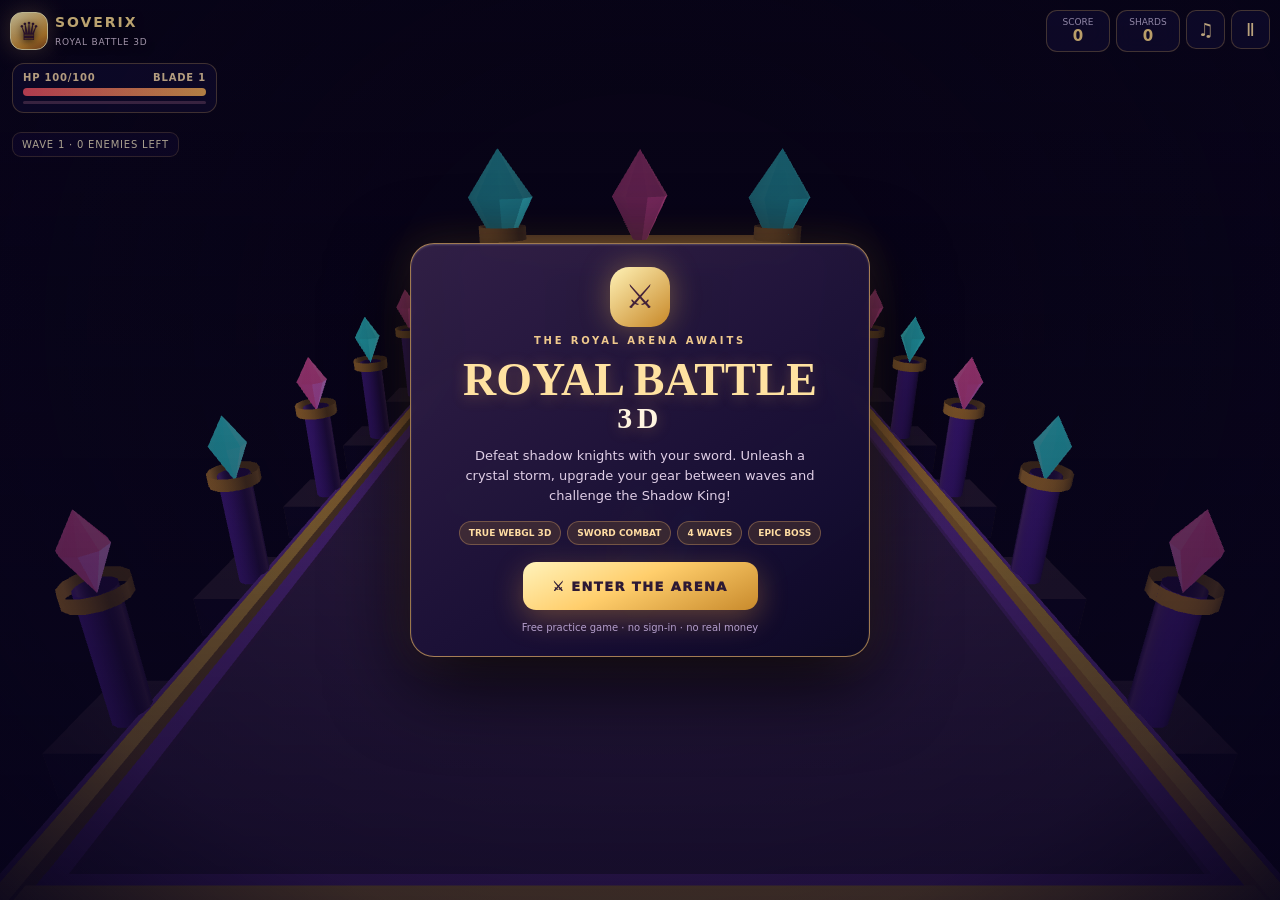
==== commit 47f9182c: "Guard unexpected WebGL colors and record draw diagnostics" ====
--- a/demos/royal-battle-3d/index.html
+++ b/demos/royal-battle-3d/index.html
@@ -49,7 +49,7 @@
 function cylinder(seg=14){let p=[],n=[],i=[];for(let j=0;j<=seg;j++){let t=j*2*Math.PI/seg,x=Math.cos(t),z=Math.sin(t);p.push(x,-1,z,x,1,z);n.push(x,0,z,x,0,z)}for(let j=0;j<seg;j++){let k=j*2;i.push(k,k+1,k+2,k+1,k+3,k+2)}return mesh(p,n,i)}
 const G={box:cube(),sphere:sphere(),gem:gem(),cyl:cylinder()},COL={gold:[1,.68,.21],cream:[1,.9,.64],blue:[.1,.73,1],cyan:[.18,1,1],purple:[.39,.16,.73],floor:[.15,.08,.31],trim:[.64,.38,.15],red:[1,.18,.3],pink:[1,.32,.65],dark:[.07,.04,.16],white:[.95,.9,1],green:[.35,1,.55]};
 let lastMesh=null;
-function draw(g,x,y,z,sx,sy,sz,color,turn=0,tilt=0,glow=0){if(g!==lastMesh){gl.bindBuffer(gl.ARRAY_BUFFER,g.p);gl.vertexAttribPointer(U.pos,3,gl.FLOAT,false,0,0);gl.enableVertexAttribArray(U.pos);gl.bindBuffer(gl.ARRAY_BUFFER,g.n);gl.vertexAttribPointer(U.norm,3,gl.FLOAT,false,0,0);gl.enableVertexAttribArray(U.norm);gl.bindBuffer(gl.ELEMENT_ARRAY_BUFFER,g.i);lastMesh=g;}let mat=M.mul(M.T(x,y,z),M.Y(turn));if(tilt)mat=M.mul(mat,M.Z(tilt));mat=M.mul(mat,M.S(sx,sy,sz));gl.uniformMatrix4fv(U.M,false,mat);gl.uniform3fv(U.color,color);gl.uniform1f(U.glow,glow);gl.drawElements(gl.TRIANGLES,g.count,gl.UNSIGNED_SHORT,0)}
+function draw(g,x,y,z,sx,sy,sz,color,turn=0,tilt=0,glow=0){if(!Array.isArray(color)||color.length!==3){window.__badColor=window.__badColor||[];if(window.__badColor.length<10)window.__badColor.push({color:String(color),x,y,z,sx,sy,sz,stack:(new Error()).stack?.slice(0,250)});return;}if(g!==lastMesh){gl.bindBuffer(gl.ARRAY_BUFFER,g.p);gl.vertexAttribPointer(U.pos,3,gl.FLOAT,false,0,0);gl.enableVertexAttribArray(U.pos);gl.bindBuffer(gl.ARRAY_BUFFER,g.n);gl.vertexAttribPointer(U.norm,3,gl.FLOAT,false,0,0);gl.enableVertexAttribArray(U.norm);gl.bindBuffer(gl.ELEMENT_ARRAY_BUFFER,g.i);lastMesh=g;}let mat=M.mul(M.T(x,y,z),M.Y(turn));if(tilt)mat=M.mul(mat,M.Z(tilt));mat=M.mul(mat,M.S(sx,sy,sz));gl.uniformMatrix4fv(U.M,false,mat);gl.uniform3fv(U.color,color);gl.uniform1f(U.glow,glow);gl.drawElements(gl.TRIANGLES,g.count,gl.UNSIGNED_SHORT,0)}
 let state='menu',t=0,last=0,hp=100,maxHp=100,score=0,shards=0,wave=1,blade=1,armor=1,magic=1,best=0,enemies=[],particles=[],slashing=0,blast=0,attackCd=0,specialCd=0,dodgeCd=0,invincible=0,stun=0,camShake=0,toastTime=0,muted=false;
 try{best=Number(localStorage.getItem('soverix-royal-battle-best')||0)||0;}catch(e){}
 const hero={x:0,z:5,face:0},input={up:false,down:false,left:false,right:false};let audio=null;
